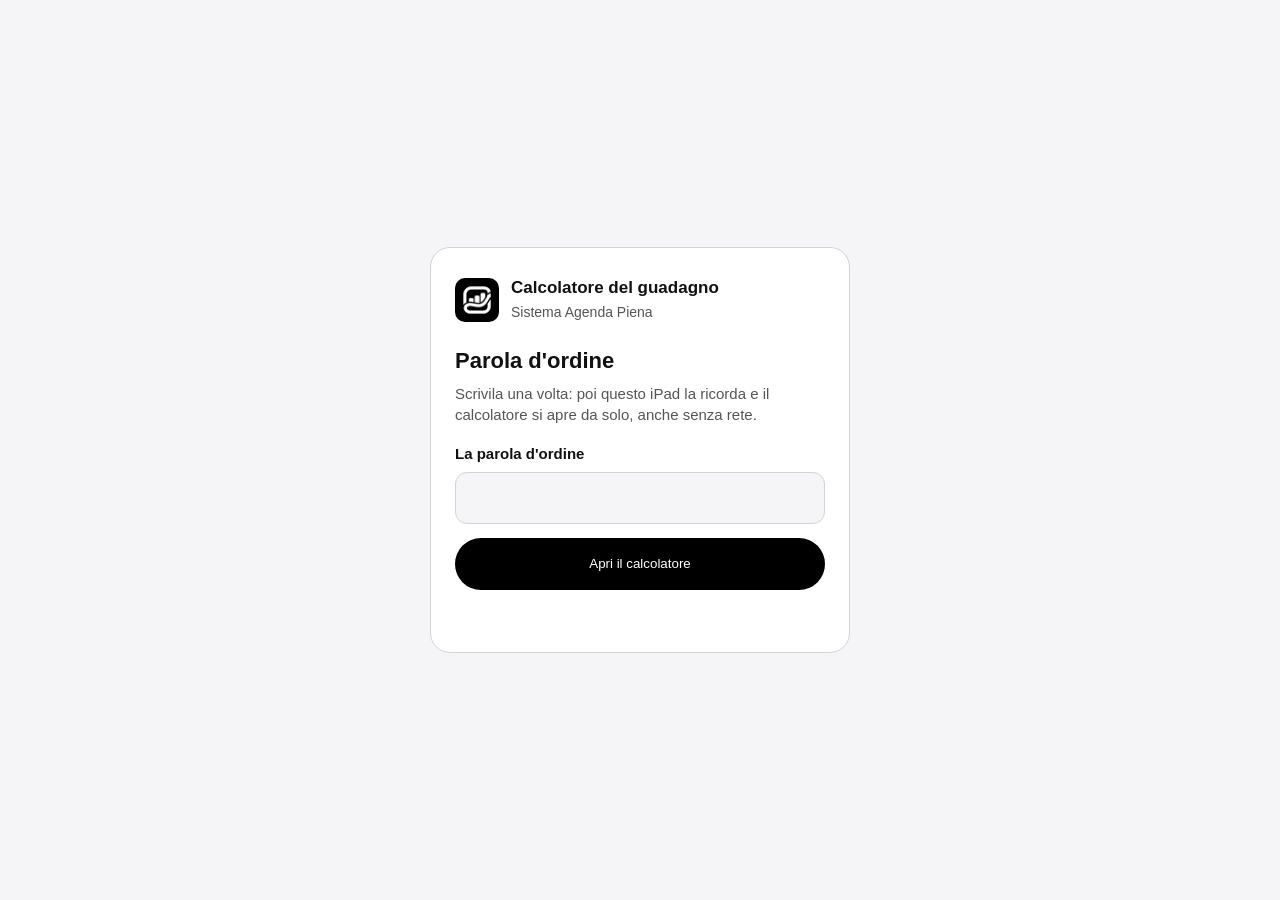
==== calcolatore/index.html @ aa802f88 "Calcolatore sull'iPad, cifrato (versione c98a0a440bb3) - 20/11/2026" ====
<!doctype html>
<html lang="it">
<head>
<meta charset="utf-8">
<meta name="viewport" content="width=device-width, initial-scale=1, viewport-fit=cover">
<meta name="robots" content="noindex, nofollow">
<title>Calcolatore</title>
<link rel="manifest" href="manifest.webmanifest"><link rel="apple-touch-icon" href="apple-touch-icon.png"><meta name="apple-mobile-web-app-capable" content="yes"><meta name="mobile-web-app-capable" content="yes"><meta name="apple-mobile-web-app-title" content="Calcolatore"><meta name="apple-mobile-web-app-status-bar-style" content="default"><meta name="theme-color" content="#000000"><meta name="robots" content="noindex, nofollow">
<style>
  :root{--fondo:#f5f5f7;--carta:#fff;--testo:#111;--testo-2:#555;--filo:#d2d2d7;--nero:#000;--bianco:#fff;--rosso:#b3261e}
  @media (prefers-color-scheme: dark){:root{--fondo:#000;--carta:#1c1c1e;--testo:#f5f5f7;--testo-2:#a1a1a6;--filo:#3a3a3c;--nero:#fff;--bianco:#000;--rosso:#ff8a80}}
  html,body{margin:0;background:var(--fondo);color:var(--testo);font:17px/1.4 -apple-system,BlinkMacSystemFont,"Inter","Segoe UI",sans-serif}
  .porta{min-height:100vh;min-height:100dvh;display:flex;align-items:center;justify-content:center;padding:24px 16px;box-sizing:border-box}
  .scheda{width:100%;max-width:420px;background:var(--carta);border:1px solid var(--filo);border-radius:20px;padding:28px 24px;box-sizing:border-box}
  .marchio{display:flex;align-items:center;gap:12px;margin-bottom:22px}
  .marchio img{width:44px;height:44px;border-radius:10px}
  .marchio b{display:block;font-size:17px}
  .marchio small{color:var(--testo-2);font-size:14px}
  h1{font-size:22px;margin:0 0 6px}
  p{margin:0 0 18px;color:var(--testo-2);font-size:15px}
  label{display:block;font-weight:600;font-size:15px;margin-bottom:8px}
  input[type=password]{width:100%;box-sizing:border-box;min-height:52px;font:inherit;padding:12px 14px;border-radius:12px;border:1px solid var(--filo);background:var(--fondo);color:var(--testo)}
  button{width:100%;min-height:52px;margin-top:14px;border:0;border-radius:999px;background:var(--nero);color:var(--bianco);font:600 17px/1.2 inherit;cursor:pointer}
  button:disabled{opacity:.5}
  .stato{min-height:22px;margin-top:12px;font-size:15px;color:var(--testo-2)}
  .stato.errore{color:var(--rosso);font-weight:600}
  .nascosto{position:absolute;left:-9999px;width:1px;height:1px;opacity:0}
  .apre{display:none;text-align:center;color:var(--testo-2)}
  body.apre-subito .scheda form{display:none}
  body.apre-subito .apre{display:block}
</style>
</head>
<body>
<main class="porta">
  <div class="scheda">
    <div class="marchio"><img src="icon-192.png" alt=""><div><b>Calcolatore del guadagno</b><small>Sistema Agenda Piena</small></div></div>
    <div class="apre" id="apre">Apro il calcolatore…</div>
    <form id="porta" autocomplete="on">
      <h1>Parola d'ordine</h1>
      <p>Scrivila una volta: poi questo iPad la ricorda e il calcolatore si apre da solo, anche senza rete.</p>
      <input class="nascosto" type="text" name="username" autocomplete="username" value="calcolatore" tabindex="-1" aria-hidden="true">
      <label for="parola">La parola d'ordine</label>
      <input id="parola" name="password" type="password" autocomplete="current-password" required>
      <button id="entra" type="submit">Apri il calcolatore</button>
      <div class="stato" id="stato" role="status" aria-live="polite"></div>
    </form>
  </div>
</main>
<script>
(function(){
  'use strict';
  var AVVOLTA = {"sale": "A43uNUKDFeBZ+Dg1TpZ0xg==", "giri": 600000, "iv": "isTmftBRb516uB+9", "avvolta": "ZEHWLgpIAyQS4dbeMd0mRXipepMm4+o5YjpalZjp2l3QOXK0xQd3fKmDTvS4V2Ee"};      // la chiave del contenuto, chiusa con la parola d'ordine di Steven
  var VERSIONE = 'c98a0a440bb3';
  var TESTA_APP = "<link rel=\"manifest\" href=\"manifest.webmanifest\"><link rel=\"apple-touch-icon\" href=\"apple-touch-icon.png\"><meta name=\"apple-mobile-web-app-capable\" content=\"yes\"><meta name=\"mobile-web-app-capable\" content=\"yes\"><meta name=\"apple-mobile-web-app-title\" content=\"Calcolatore\"><meta name=\"apple-mobile-web-app-status-bar-style\" content=\"default\"><meta name=\"theme-color\" content=\"#000000\"><meta name=\"robots\" content=\"noindex, nofollow\">";      // icona, nome e manifest: restano anche nella pagina aperta
  var CHIAVE_SALVATA = 'calcolatore-chiave';
  var el = function(id){ return document.getElementById(id); };
  function b64(s){ var b = atob(s), u = new Uint8Array(b.length); for(var i = 0; i < b.length; i++) u[i] = b.charCodeAt(i); return u; }
  function a64(u){ var s = ''; for(var i = 0; i < u.length; i += 32768) s += String.fromCharCode.apply(null, u.subarray(i, i + 32768)); return btoa(s); }
  function stato(t, errore){ var s = el('stato'); s.textContent = t; s.className = 'stato' + (errore ? ' errore' : ''); }
  function leggi(){ try { return localStorage.getItem(CHIAVE_SALVATA); } catch(x){ return null; } }
  function ricorda(k){ try { localStorage.setItem(CHIAVE_SALVATA, k); } catch(x){} }
  function dimentica(){ try { localStorage.removeItem(CHIAVE_SALVATA); } catch(x){} }

  if('serviceWorker' in navigator){ navigator.serviceWorker.register('sw.js').catch(function(){}); }

  async function contenuto(){
    var r = await fetch('contenuto.bin?v=' + VERSIONE);
    if(!r.ok) throw new Error('scaricamento: ' + r.status);
    return new Uint8Array(await r.arrayBuffer());
  }
  async function apri(chiaveGrezza){
    if(typeof DecompressionStream === 'undefined') throw new Error('vecchio');
    var k = await crypto.subtle.importKey('raw', chiaveGrezza, 'AES-GCM', false, ['decrypt']);
    var dati = await contenuto();
    var chiaro = await crypto.subtle.decrypt({name: 'AES-GCM', iv: dati.subarray(0, 12)}, k, dati.subarray(12));
    var flusso = new Blob([chiaro]).stream().pipeThrough(new DecompressionStream('gzip'));
    var html = await new Response(flusso).text();
    html = html.replace(/<head>/i, '<head>\n' + TESTA_APP);
    document.open(); document.write(html); document.close();
  }
  async function sblocca(parola){
    var base = await crypto.subtle.importKey('raw', new TextEncoder().encode(parola.normalize('NFC')), 'PBKDF2', false, ['deriveKey']);
    var kp = await crypto.subtle.deriveKey({name: 'PBKDF2', salt: b64(AVVOLTA.sale), iterations: AVVOLTA.giri, hash: 'SHA-256'},
                                          base, {name: 'AES-GCM', length: 256}, false, ['decrypt']);
    return new Uint8Array(await crypto.subtle.decrypt({name: 'AES-GCM', iv: b64(AVVOLTA.iv)}, kp, b64(AVVOLTA.avvolta)));
  }
  function guasto(x){
    if(x && x.message === 'vecchio') return 'Questo iPad è troppo vecchio per il calcolatore: serve iPadOS 16.4 o più nuovo (Impostazioni › Generali › Aggiornamento software).';
    if(x && /scaricamento|Failed to fetch|Load failed|NetworkError/i.test(String(x.message))) return 'Non riesco a scaricare il calcolatore: controlla la rete e riprova. Dopo la prima apertura funziona anche senza rete.';
    return 'Il calcolatore non si apre (' + (x && x.message || x) + '). Riprova; se si ripete, dillo a Claude.';
  }

  var salvata = leggi();
  if(salvata){
    document.body.classList.add('apre-subito');
    apri(b64(salvata)).catch(function(x){
      document.body.classList.remove('apre-subito');
      if(x && x.name === 'OperationError'){ dimentica(); stato('Il calcolatore è cambiato: scrivi di nuovo la parola d’ordine.'); }
      else stato(guasto(x), true);
    });
  }
  el('porta').addEventListener('submit', async function(ev){
    ev.preventDefault();
    var p = el('parola').value;
    if(!p) return;
    el('entra').disabled = true; stato('Controllo la parola d’ordine…');
    var k;
    try { k = await sblocca(p); }
    catch(x){ el('entra').disabled = false; stato('Parola d’ordine sbagliata. Riprova.', true); el('parola').select(); return; }
    ricorda(a64(k));
    stato('Apro il calcolatore…');
    try { await apri(k); }
    catch(x){ el('entra').disabled = false; stato(guasto(x), true); }
  });
})();
</script>
</body>
</html>
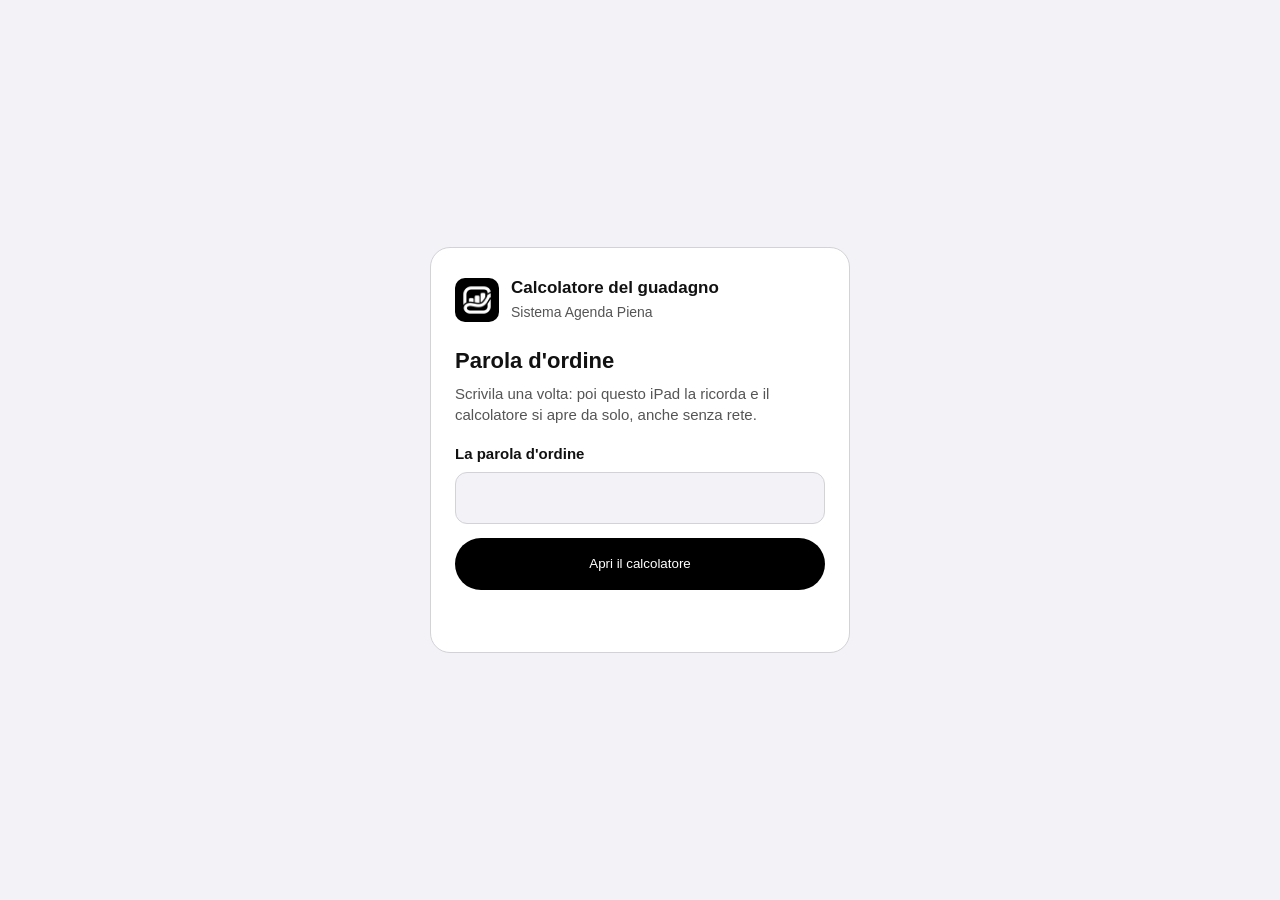
==== commit c7f31c11: "Calcolatore sull'iPad, cifrato (versione 8ec201ba82cf) - 20/11/2026" ====
--- a/calcolatore/index.html
+++ b/calcolatore/index.html
@@ -6,9 +6,16 @@
 <meta name="robots" content="noindex, nofollow">
 <title>Calcolatore</title>
 <link rel="manifest" href="manifest.webmanifest"><link rel="apple-touch-icon" href="apple-touch-icon.png"><meta name="apple-mobile-web-app-capable" content="yes"><meta name="mobile-web-app-capable" content="yes"><meta name="apple-mobile-web-app-title" content="Calcolatore"><meta name="apple-mobile-web-app-status-bar-style" content="default"><meta name="theme-color" content="#000000"><meta name="robots" content="noindex, nofollow">
+<script>
+(function(){ var t = null; try { t = localStorage.getItem('calcolatore-tema'); } catch (e) {}
+  if (t !== 'light' && t !== 'dark') t = (window.matchMedia && matchMedia('(prefers-color-scheme: dark)').matches) ? 'dark' : 'light';
+  document.documentElement.setAttribute('data-theme', t); document.documentElement.style.colorScheme = t;
+  var m = document.querySelector('meta[name="theme-color"]'); if (m) m.content = t === 'dark' ? '#000000' : '#f2f2f7'; })();
+</script>
 <style>
   :root{--fondo:#f5f5f7;--carta:#fff;--testo:#111;--testo-2:#555;--filo:#d2d2d7;--nero:#000;--bianco:#fff;--rosso:#b3261e}
-  @media (prefers-color-scheme: dark){:root{--fondo:#000;--carta:#1c1c1e;--testo:#f5f5f7;--testo-2:#a1a1a6;--filo:#3a3a3c;--nero:#fff;--bianco:#000;--rosso:#ff8a80}}
+  :root{--fondo:#f2f2f7}
+  :root[data-theme="dark"]{--fondo:#000;--carta:#1c1c1e;--testo:#f5f5f7;--testo-2:#a1a1a6;--filo:#3a3a3c;--nero:#fff;--bianco:#000;--rosso:#ff8a80}
   html,body{margin:0;background:var(--fondo);color:var(--testo);font:17px/1.4 -apple-system,BlinkMacSystemFont,"Inter","Segoe UI",sans-serif}
   .porta{min-height:100vh;min-height:100dvh;display:flex;align-items:center;justify-content:center;padding:24px 16px;box-sizing:border-box}
   .scheda{width:100%;max-width:420px;background:var(--carta);border:1px solid var(--filo);border-radius:20px;padding:28px 24px;box-sizing:border-box}
@@ -50,7 +57,7 @@
 (function(){
   'use strict';
   var AVVOLTA = {"sale": "A43uNUKDFeBZ+Dg1TpZ0xg==", "giri": 600000, "iv": "isTmftBRb516uB+9", "avvolta": "ZEHWLgpIAyQS4dbeMd0mRXipepMm4+o5YjpalZjp2l3QOXK0xQd3fKmDTvS4V2Ee"};      // la chiave del contenuto, chiusa con la parola d'ordine di Steven
-  var VERSIONE = 'c98a0a440bb3';
+  var VERSIONE = '8ec201ba82cf';
   var TESTA_APP = "<link rel=\"manifest\" href=\"manifest.webmanifest\"><link rel=\"apple-touch-icon\" href=\"apple-touch-icon.png\"><meta name=\"apple-mobile-web-app-capable\" content=\"yes\"><meta name=\"mobile-web-app-capable\" content=\"yes\"><meta name=\"apple-mobile-web-app-title\" content=\"Calcolatore\"><meta name=\"apple-mobile-web-app-status-bar-style\" content=\"default\"><meta name=\"theme-color\" content=\"#000000\"><meta name=\"robots\" content=\"noindex, nofollow\">";      // icona, nome e manifest: restano anche nella pagina aperta
   var CHIAVE_SALVATA = 'calcolatore-chiave';
   var el = function(id){ return document.getElementById(id); };
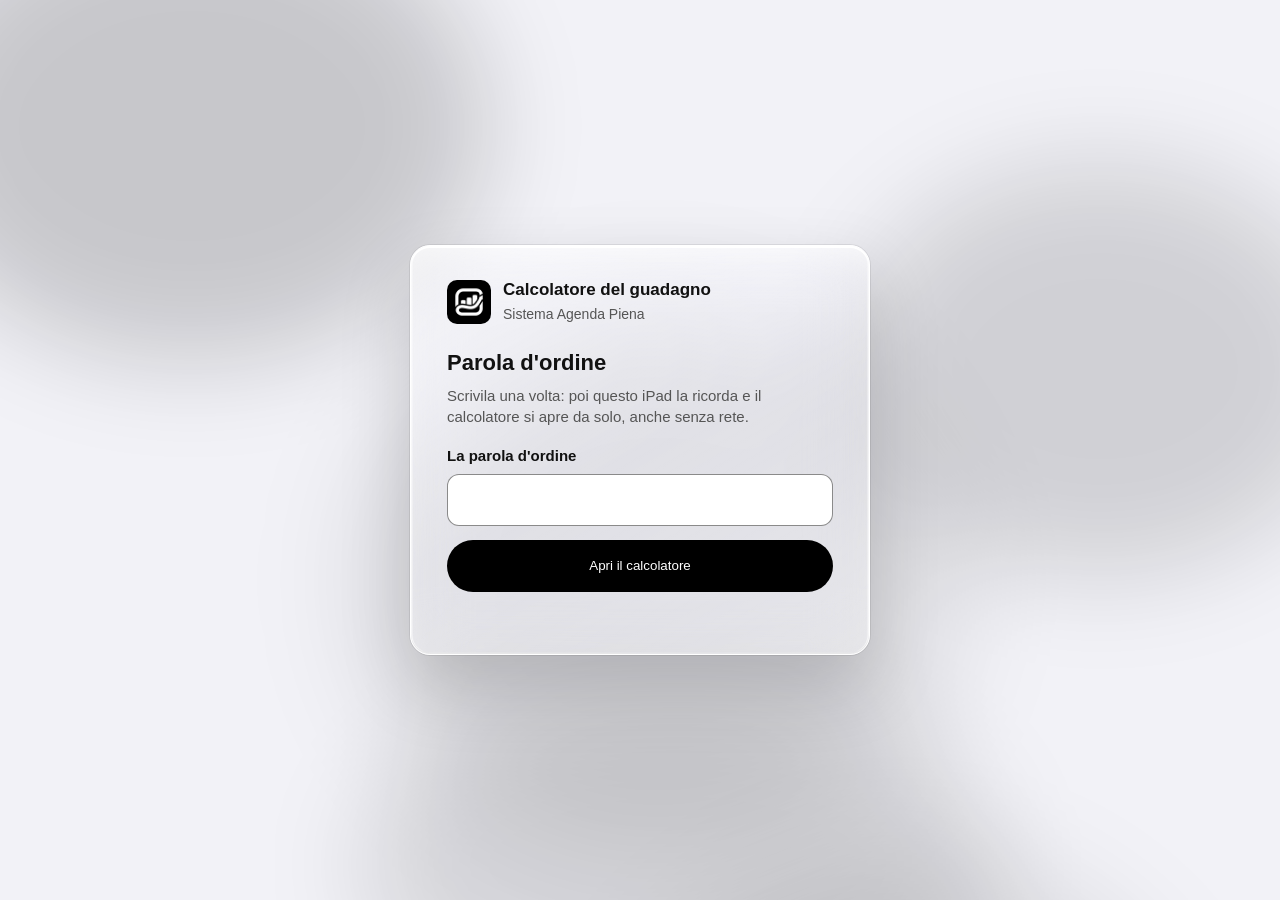
==== commit a0f457f2: "Calcolatore sull'iPad, cifrato (versione c2ae205c15e6) - 21/11/2026" ====
--- a/calcolatore/index.html
+++ b/calcolatore/index.html
@@ -16,9 +16,47 @@
   :root{--fondo:#f5f5f7;--carta:#fff;--testo:#111;--testo-2:#555;--filo:#d2d2d7;--nero:#000;--bianco:#fff;--rosso:#b3261e}
   :root{--fondo:#f2f2f7}
   :root[data-theme="dark"]{--fondo:#000;--carta:#1c1c1e;--testo:#f5f5f7;--testo-2:#a1a1a6;--filo:#3a3a3c;--nero:#fff;--bianco:#000;--rosso:#ff8a80}
-  html,body{margin:0;background:var(--fondo);color:var(--testo);font:17px/1.4 -apple-system,BlinkMacSystemFont,"Inter","Segoe UI",sans-serif}
+  html{background:var(--fondo)}
+  html,body{margin:0;color:var(--testo);font:17px/1.4 -apple-system,BlinkMacSystemFont,"Inter","Segoe UI",sans-serif}
+  body{background:transparent}
+  /* 21/11 notte (Steven: «la schermata d'entrata è piatta»): come l'entrata del gestionale (features/sign-in, ramo principale):
+     le cinque luci grigie dietro (shared/ui/theme/base.css «.ui-lights») e, sul computer e sull'iPad, la scheda di vetro (ui-panel);
+     sul telefono la pagina sta direttamente sulle luci, senza scheda, come nel gestionale. */
+  :root{--campo:#fff;--campo-bordo:rgba(0,0,0,.46);
+    --luce-1:rgba(0,0,0,.32);--luce-2:rgba(0,0,0,.25);--luce-3:rgba(0,0,0,.21);--luce-4:rgba(0,0,0,.19);
+    --pannello:linear-gradient(150deg,rgba(255,255,255,.52),rgba(255,255,255,.20) 50%,rgba(255,255,255,.32));--pannello-bordo:#fff;
+    --pannello-ombra:0 30px 70px rgba(0,0,0,.17),0 0 0 1px rgba(0,0,0,.08),inset 0 2px 0 rgba(255,255,255,1),inset 0 -1.5px 0 rgba(0,0,0,.05),inset 0 0 0 1.5px rgba(255,255,255,.6),inset 0 26px 40px -30px rgba(255,255,255,.95);
+    --pannello-sfocato:blur(28px) saturate(170%);--pannello-pieno:#f7f7f8}
+  :root[data-theme="dark"]{--campo:#0c0c0e;--campo-bordo:rgba(255,255,255,.50);
+    --luce-1:rgba(190,204,224,.27);--luce-2:rgba(190,204,224,.21);--luce-3:rgba(190,204,224,.16);--luce-4:rgba(190,204,224,.145);
+    --pannello:linear-gradient(150deg,rgba(255,255,255,.11),rgba(255,255,255,.025) 45%,rgba(255,255,255,.05)),rgba(10,10,12,.44);--pannello-bordo:rgba(255,255,255,.24);
+    --pannello-ombra:0 30px 80px rgba(0,0,0,.70),0 0 0 1px rgba(0,0,0,.55),inset 0 1.5px 0 rgba(255,255,255,.3),inset 0 -1px 0 rgba(255,255,255,.05),inset 0 0 0 1px rgba(255,255,255,.05),inset 0 30px 44px -32px rgba(255,255,255,.16);
+    --pannello-sfocato:blur(30px) saturate(150%);--pannello-pieno:#141416}
+  .luci{position:fixed;inset:0;z-index:-1;overflow:hidden;pointer-events:none;opacity:.55}
+  .luci i{position:absolute;border-radius:50%;filter:blur(60px)}
+  :root:not([data-theme="dark"]) .luci i{filter:blur(52px)}
+  .luci i:nth-child(1){width:46%;height:52%;left:-8%;top:-12%;background:var(--luce-1)}
+  .luci i:nth-child(2){width:40%;height:46%;right:-6%;top:18%;background:var(--luce-2)}
+  .luci i:nth-child(3){width:50%;height:40%;left:28%;bottom:-16%;background:var(--luce-3)}
+  .luci::before,.luci::after{content:"";position:absolute;border-radius:50%;filter:blur(60px);width:600px;height:560px}
+  .luci::before{left:28%;top:300px;background:var(--luce-4)}
+  .luci::after{right:6%;top:860px;background:var(--luce-3)}
+  @media (max-width:1023.98px){
+    :root{--luce-1:rgba(0,0,0,.26);--luce-2:rgba(0,0,0,.20);--luce-3:rgba(0,0,0,.17);--luce-4:rgba(0,0,0,.15)}
+    :root[data-theme="dark"]{--luce-1:rgba(190,204,224,.216);--luce-2:rgba(190,204,224,.168);--luce-3:rgba(190,204,224,.128);--luce-4:rgba(190,204,224,.116)}
+    .luci::before,.luci::after{width:95%;height:340px;filter:blur(46px)}
+    .luci::before{left:0%;top:240px}
+    .luci::after{right:-12%;top:680px}
+  }
   .porta{min-height:100vh;min-height:100dvh;display:flex;align-items:center;justify-content:center;padding:24px 16px;box-sizing:border-box}
-  .scheda{width:100%;max-width:420px;background:var(--carta);border:1px solid var(--filo);border-radius:20px;padding:28px 24px;box-sizing:border-box}
+  .scheda{width:100%;max-width:460px;box-sizing:border-box;padding:32px 36px 28px;border-radius:20px;
+    background:var(--pannello-pieno);border:1px solid var(--pannello-bordo);box-shadow:var(--pannello-ombra)}
+  @supports ((-webkit-backdrop-filter:blur(1px)) or (backdrop-filter:blur(1px))){
+    .scheda{background:var(--pannello);-webkit-backdrop-filter:var(--pannello-sfocato);backdrop-filter:var(--pannello-sfocato)}}
+  @media (max-width:1023.98px){
+    .porta{align-items:flex-start;padding:calc(36px + env(safe-area-inset-top)) 20px calc(40px + env(safe-area-inset-bottom))}
+    .scheda{max-width:none;padding:0;border:0;border-radius:0;background:none;box-shadow:none;-webkit-backdrop-filter:none;backdrop-filter:none}
+  }
   .marchio{display:flex;align-items:center;gap:12px;margin-bottom:22px}
   .marchio img{width:44px;height:44px;border-radius:10px}
   .marchio b{display:block;font-size:17px}
@@ -26,7 +64,7 @@
   h1{font-size:22px;margin:0 0 6px}
   p{margin:0 0 18px;color:var(--testo-2);font-size:15px}
   label{display:block;font-weight:600;font-size:15px;margin-bottom:8px}
-  input[type=password]{width:100%;box-sizing:border-box;min-height:52px;font:inherit;padding:12px 14px;border-radius:12px;border:1px solid var(--filo);background:var(--fondo);color:var(--testo)}
+  input[type=password]{width:100%;box-sizing:border-box;min-height:52px;font:inherit;padding:12px 14px;border-radius:12px;border:1px solid var(--campo-bordo);background:var(--campo);color:var(--testo)}
   button{width:100%;min-height:52px;margin-top:14px;border:0;border-radius:999px;background:var(--nero);color:var(--bianco);font:600 17px/1.2 inherit;cursor:pointer}
   button:disabled{opacity:.5}
   .stato{min-height:22px;margin-top:12px;font-size:15px;color:var(--testo-2)}
@@ -38,6 +76,7 @@
 </style>
 </head>
 <body>
+<div class="luci" aria-hidden="true"><i></i><i></i><i></i></div>
 <main class="porta">
   <div class="scheda">
     <div class="marchio"><img src="icon-192.png" alt=""><div><b>Calcolatore del guadagno</b><small>Sistema Agenda Piena</small></div></div>
@@ -57,7 +96,7 @@
 (function(){
   'use strict';
   var AVVOLTA = {"sale": "A43uNUKDFeBZ+Dg1TpZ0xg==", "giri": 600000, "iv": "isTmftBRb516uB+9", "avvolta": "ZEHWLgpIAyQS4dbeMd0mRXipepMm4+o5YjpalZjp2l3QOXK0xQd3fKmDTvS4V2Ee"};      // la chiave del contenuto, chiusa con la parola d'ordine di Steven
-  var VERSIONE = '8ec201ba82cf';
+  var VERSIONE = 'c2ae205c15e6';
   var TESTA_APP = "<link rel=\"manifest\" href=\"manifest.webmanifest\"><link rel=\"apple-touch-icon\" href=\"apple-touch-icon.png\"><meta name=\"apple-mobile-web-app-capable\" content=\"yes\"><meta name=\"mobile-web-app-capable\" content=\"yes\"><meta name=\"apple-mobile-web-app-title\" content=\"Calcolatore\"><meta name=\"apple-mobile-web-app-status-bar-style\" content=\"default\"><meta name=\"theme-color\" content=\"#000000\"><meta name=\"robots\" content=\"noindex, nofollow\">";      // icona, nome e manifest: restano anche nella pagina aperta
   var CHIAVE_SALVATA = 'calcolatore-chiave';
   var el = function(id){ return document.getElementById(id); };
